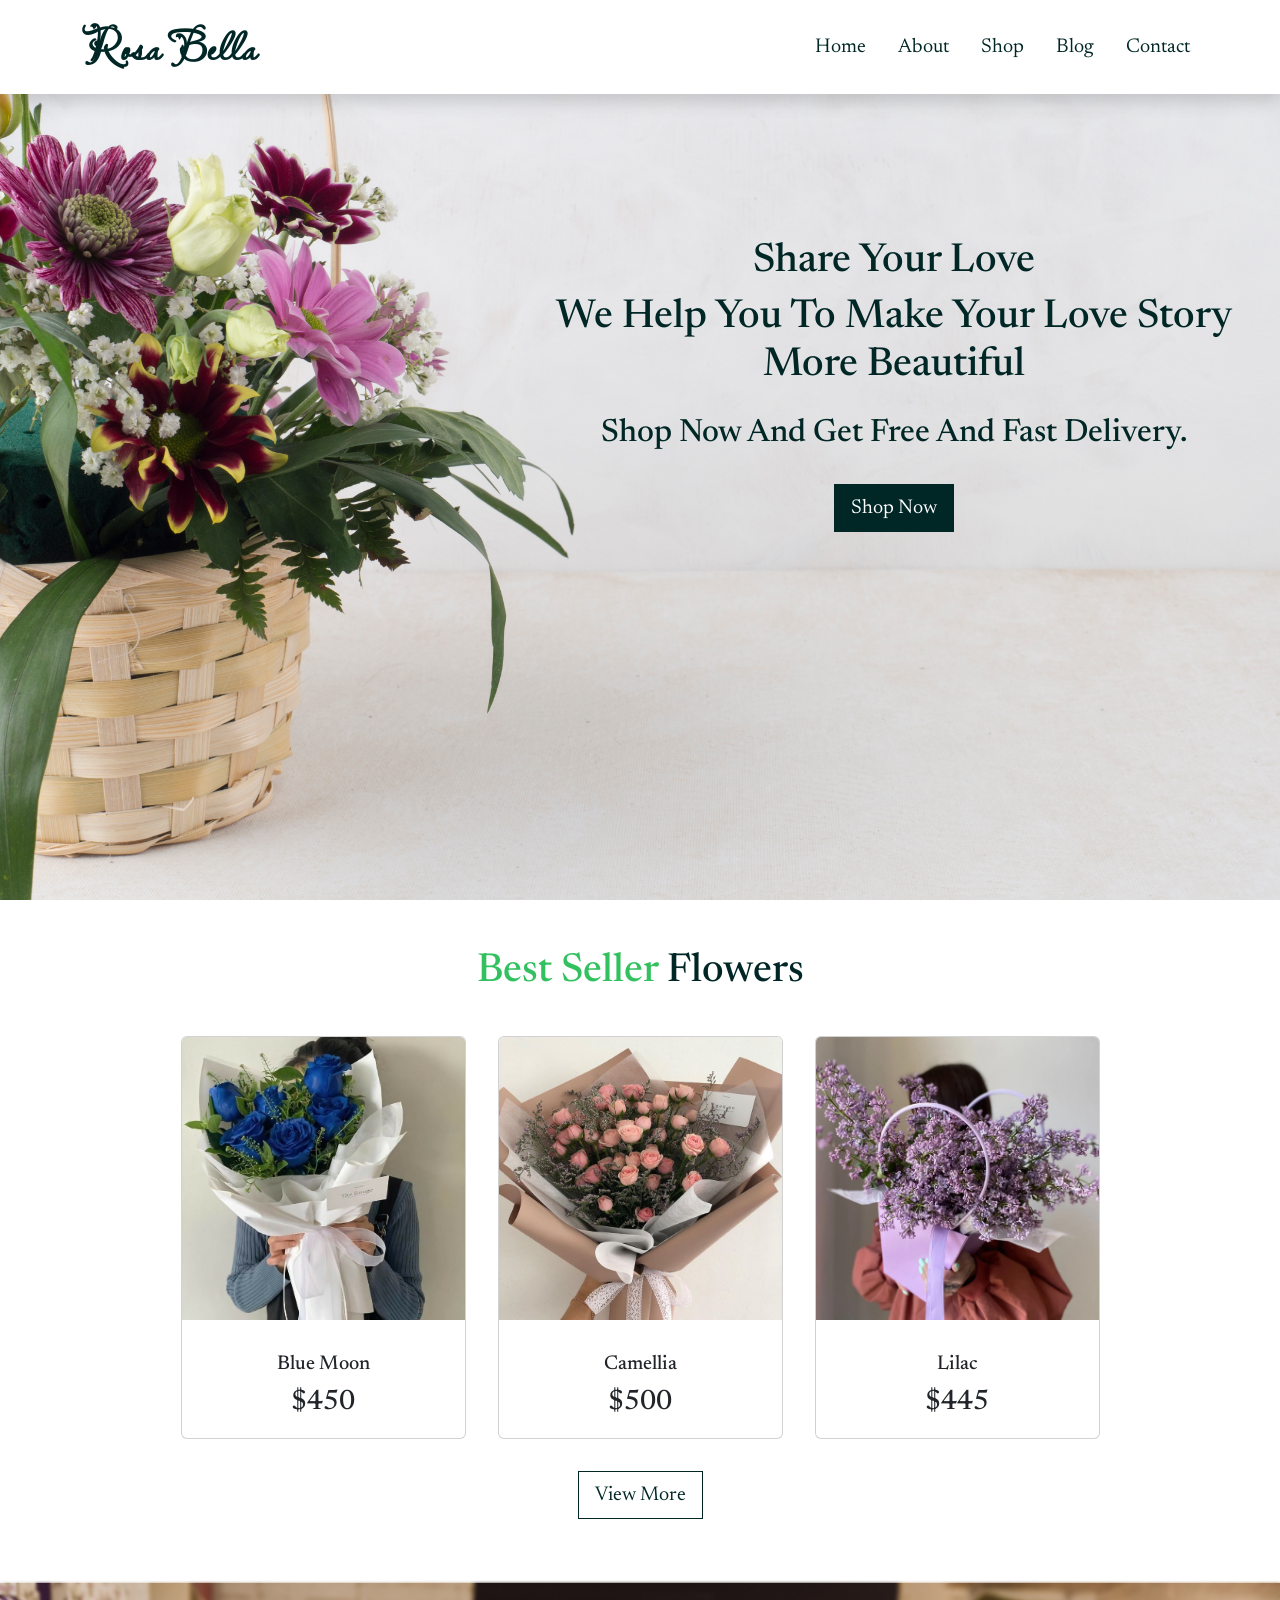
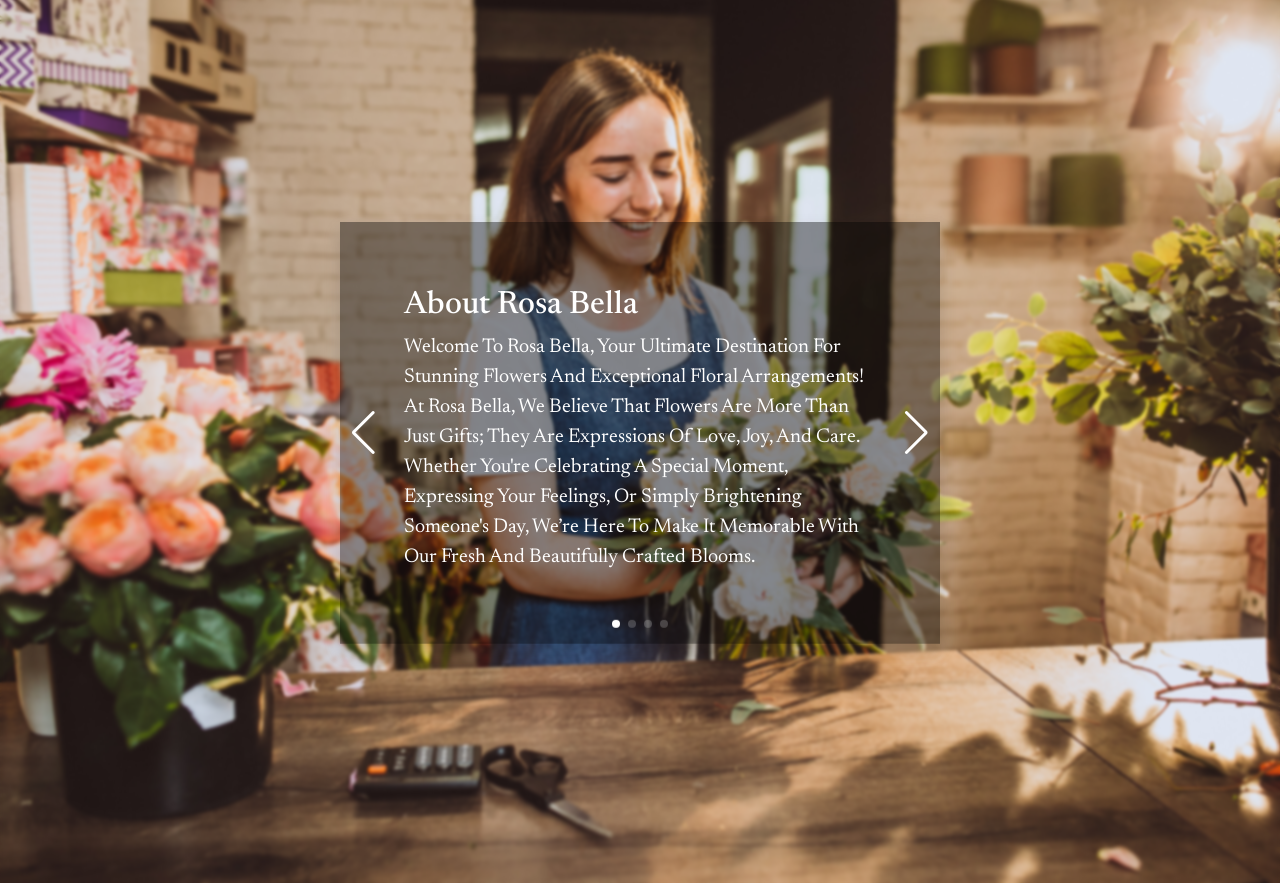
==== index.html @ 2ee7b9c2 "change home file name" ====
<!DOCTYPE html>
<html lang="en">
<head>
    <meta charset="UTF-8">
    <meta name="viewport" content="width=device-width, initial-scale=1.0">
    <link rel="preconnect" href="https://fonts.googleapis.com">
    <link rel="preconnect" href="https://fonts.gstatic.com" crossorigin>
    <link href="https://fonts.googleapis.com/css2?family=Markazi+Text:wght@400..700&family=Newsreader:ital,opsz,wght@0,6..72,200..800;1,6..72,200..800&display=swap" rel="stylesheet">
    <link href="https://cdnjs.cloudflare.com/ajax/libs/font-awesome/6.0.0/css/all.min.css" rel="stylesheet">
    <link href="https://fonts.googleapis.com/css2?family=Lavishly+Yours&display=swap" rel="stylesheet">
    <title>Home</title>
    <link rel="stylesheet" href="https://unpkg.com/swiper/swiper-bundle.min.css" />
    <script src="https://unpkg.com/swiper/swiper-bundle.min.js"></script>
    <link rel="stylesheet" href="https://cdnjs.cloudflare.com/ajax/libs/bootstrap/5.3.0/css/bootstrap.min.css">
    <script src="https://cdnjs.cloudflare.com/ajax/libs/bootstrap/5.3.0/js/bootstrap.bundle.min.js"></script>
    <link rel="stylesheet" href="style.css">
</head>
<body class="m-0 p-0">
  <header class="header bg">
    <nav class="navbar navbar-expand-lg navbar-light bg-white shadow">
      <div class="container">
        <a class="navbar-brand" href="home.html" style="font-family:Lavishly Yours, serif;font-weight: 600;font-size: 45px;">rosa bella</a>
        <button class="navbar-toggler" type="button" data-bs-toggle="collapse" data-bs-target="#navbarNav" aria-controls="navbarNav" aria-expanded="false" aria-label="Toggle navigation">
          <span class="navbar-toggler-icon"></span>
        </button>
        <div class="collapse navbar-collapse justify-content-end" id="navbarNav">
          <ul class="navbar-nav mb-2 mb-lg-0 gap-3">
            <li class="nav-item active fs-5">
              <a class="nav-link" href="home.html">Home</a>
            </li>
            <li class="nav-item fs-5">
              <a class="nav-link" href="home.html#about">about</a>
            </li>
            <li class="nav-item fs-5">
              <a class="nav-link" href="shop.html">shop</a>
            </li>
            <li class="nav-item fs-5">
              <a class="nav-link" href="blog.html">Blog</a>
            </li>
            <li class="nav-item fs-5">
              <a class="nav-link" href="contact.html">contact</a>
            </li>
          </ul>
        </div>
      </div>
    </nav>
    <div class="header-text d-flex flex-column align-items-end text-center mx-5 mt-5">
      <div class="mt-5 glass-bg">
        <h1 class="mb-2 mt-5">Share Your Love</h1>
        <h1 class="mb-4">We help you to make your love story <br>more beautiful</h1>
        <h2>Shop now and get free and fast delivery.</h2>
        <a class="btn text-white rounded-0 btn-lg m-4" href="shop.html">Shop Now</a>
      </div>
    </div>
  </header>
  <section class="best-flower position-relative text-center h-auto my-5">
    <div class="main-text "><h2 class="fs-1 my-4"><span>Best seller</span> flowers</h3></div>
    <div class="container">
      <div class="row justify-content-center">
        <div class="card col-lg-3 col-md-4 col-sm-6 col-12 text-center p-0 m-3">
          <div class="card-icon text-white position-absolute top-0 end-0 z-2">
            <i class="fa-regular fa-heart"></i>
          </div>
          <img src="imgs/Blue Moon Rose.jpg" class="card-img-top img-fluid " alt="...">
          <img src="imgs/Blue Moon Rose2.jpg" class="card-img-top img-fluid img-2" alt="">
          <div class="card-body">
            <h5 class="card-title mt-3">Blue Moon </h5>
            <div class="price position-relative">
              <h3 class="position-absolute top-50 start-50 translate-middle">$450</h3>
              <button href="#" class="btn text-white rounded-0"><i class="fa-solid fa-cart-shopping btn-icon mx-2"></i>add to cart</button>
            </div>
          </div>
        </div>
        <div class="card col-lg-3 col-md-4 col-sm-6 col-12 text-center p-0 m-3">
          <div class="card-icon text-white position-absolute top-0 end-0 z-2">
            <i class="fa-regular fa-heart"></i>
          </div>
          <img src="imgs/Camellia Rose.jpg" class="card-img-top img-fluid" alt="...">
          <img src="imgs/Camellia Rose2.jpg" class="card-img-top img-fluid img-2" alt="">
          <div class="card-body">
            <h5 class="card-title mt-3">Camellia</h5>
            <div class="price position-relative">
              <h3 class="position-absolute top-50 start-50 translate-middle">$500</h3>
              <button href="#" class="btn text-white rounded-0"><i class="fa-solid fa-cart-shopping btn-icon mx-2"></i>add to cart</button>
            </div>
          </div>
        </div>
        <div class="card col-lg-3 col-md-4 col-sm-6 col-12 text-center p-0 m-3">
          <div class="card-icon text-white position-absolute top-0 end-0 z-2">
            <i class="fa-regular fa-heart"></i>
          </div>
          <img src="imgs/Lilac.jpg" class="card-img-top img-fluid" alt="...">
          <img src="imgs/Lilac2.jpg" class="card-img-top img-fluid img-2" alt="...">
          <div class="card-body">
            <h5 class="card-title mt-3">Lilac</h5>
            <div class="price position-relative">
              <h3 class="position-absolute top-50 start-50 translate-middle">$445</h3>
              <button href="#" class="btn text-white rounded-0"><i class="fa-solid fa-cart-shopping btn-icon mx-2"></i>add to cart</button>
            </div>
          </div>
        </div>
      </div>
    </div>
    <div class="view-more d-flex justify-content-center mb-5 ">
      <a href="shop.html" class="btn btn-lg rounded-0 my-3">view more</a>
    </div>
  </section>
  <section class="about d-flex justify-content-center align-items-center" id="about">
    <div class="slider-container swiper shadow h-auto w-90 d-flex justify-content-center align-items-center position-absolute top-50 start-50 translate-middle z-2">
        <div class="swiper-wrapper d-flex">
            <div class="swiper-slide text-white w-100 h-a d-flex flex-column justify-content-center align-items-center">
                <div class="slider-content text-left p-3 m-5">
                    <h2 class="fs-2">About Rosa Bella</h2>
                    <p class="fs-5 my-2 lh-base">
                        Welcome to Rosa Bella, your ultimate destination for stunning flowers and exceptional floral arrangements!
                        At Rosa Bella, we believe that flowers are more than just gifts; they are expressions of love, joy, and care.
                        Whether you're celebrating a special moment, expressing your feelings, or simply brightening someone's day,
                        we’re here to make it memorable with our fresh and beautifully crafted blooms.
                    </p>
                </div>
            </div>
            <div class="swiper-slide text-white w-100 h-auto d-flex flex-column justify-content-center align-items-center">
                <div class="slider-content text-left p-3 m-5">
                    <h2 class="fs-2">What We Offer</h2>
                    <p class="fs-5 my-2 lh-base">
                        <strong>Fresh Flowers:</strong> Handpicked to ensure the highest quality and longest-lasting beauty.<br>
                        <strong>Custom Arrangements:</strong> Tailored designs that match your vision for any occasion.<br>
                        <strong>Delivery Service:</strong> Bringing your favorite flowers to your doorstep with care and punctuality.
                    </p>
                </div>
            </div>
            <div class="swiper-slide text-white w-100 h-auto d-flex flex-column justify-content-center align-items-center">
                <div class="slider-content text-left p-3 m-5">
                    <h2 class="fs-2">Our Mission</h2>
                    <p class="fs-5 my-2 lh-base">
                        To spread happiness and connect people through the timeless beauty of flowers.
                        At Rosa Bella, we are dedicated to providing exceptional service and unforgettable floral
                        experiences that leave a lasting impression.
                    </p>
                </div>
            </div>
            <div class="swiper-slide text-white w-100 h-auto d-flex flex-column justify-content-center align-items-center">
                <div class="slider-content text-left p-3 m-5">
                    <h2 class="fs-2">Why Choose Us?</h2>
                    <p class="fs-5 my-2 lh-base">
                        <strong>Sustainably Sourced:</strong> We partner with local growers to ensure freshness and sustainability.<br>
                        <strong>Attention to Detail:</strong> Every bouquet is crafted with precision and love.<br>
                        <strong>Affordable Elegance:</strong> Stunning designs that suit your style and budget.<br>
                        Explore our collection today and let Rosa Bella bring a touch of natural beauty to your life.
                    </p>
                </div>
            </div>
        </div>
        <div class="swiper-pagination"></div>
        <div class="swiper-button-next"></div>
        <div class="swiper-button-prev"></div>
    </div>
</section>
  <script src="script.js"></script>
</body>
</html>
---- style.css ----
* {
    font-family: "Newsreader", serif;
    font-optical-sizing: auto;
    font-style: normal;
    text-transform: capitalize;
}
:root{
    --primary-color: rgb(0, 39, 38);;
    --secondary-color:#33c160;
    --white-color:#ffff;
}
.bg {
    background-image: url(imgs/header-bg1.jpg);
    background-size: cover;
    height: 100vh;
}
.navbar .nav-link, .navbar .navbar-brand {
    color: var(--primary-color);
    transition: 0.3s;
}

.navbar .nav-link:hover {
    color: var(--secondary-color);
}
.header .btn {
    background-color: var(--primary-color);
    transition: 0.5s;
}

.header .btn:hover {
    background: var(--secondary-color);
}

.header-text {
    color: var(--primary-color);
    animation: grow 2s ;
}

@keyframes grow {
    from {
        opacity: 0.5;
        scale: 0.9;
    }
    to {
        opacity: 1;
        scale: 1;
    }
}

.header-text span {
    color: var(--secondary-color);
}
.best-flower .main-text{
    color: var(--primary-color);
}
.best-flower .main-text span {
    color: var(--secondary-color);
}

.best-flower .card .img-2 {
    position: absolute;
    opacity: 0;
    visibility: hidden;
    transition: 0.5s;
    z-index: 1;
}

.best-flower .card-icon {
    background: var(--primary-color);
    cursor: pointer;
    opacity: 0;
    visibility: hidden;
}

.best-flower .card-icon i {
    transition: 0.3s;
    padding: 10px;
}

.best-flower .card-icon i:hover {
    background: var(--secondary-color);
}
.best-flower .price h3 {
    opacity: 1;
    visibility: visible;
    transition: 0.5s;
}

.best-flower .card:hover .price h3 {
    opacity: 0;
    visibility: hidden;
}

.best-flower .card .btn {
    background: var(--primary-color);
    opacity: 0;
    visibility: hidden;
    transition: 0.3s;
}

.best-flower .card .btn:hover {
    background: var(--secondary-color);
}

.best-flower .card:hover .btn, .best-flower .card:hover .card-icon, .best-flower .card:hover .img-2 {
    opacity: 1;
    visibility: visible;
}

.best-flower .card:hover {
    border: 1px solid var(--primary-color);
}

.best-flower .view-more .btn {
    background: var(--white-color);
    border: 1px solid var(--primary-color);
    color: var(--primary-color);
    transition: 0.5s;
}

.best-flower .view-more .btn:hover {
    background: var(--primary-color);
    color: var(--white-color);
}

.about {
    background-image: url(imgs/about-bg.jpg);
    background-size: cover;
    background-position: center;
    height: 100vh;
    position: relative;
}

.about .slider-container {
    max-width: 600px;
}

.about::before {
    content: "";
    position: absolute;
    top: 0;
    left: 0;
    width: 100%;
    height: 100%;
    background-image: inherit;
    background-size: inherit;
    background-position: inherit;
    filter: blur(1.5px);
    z-index: 1;
}
.about .swiper-slide {
    background: rgba(0, 0, 0, 0.4);
}
.about .swiper-pagination-bullet {
    background-color: var(--white-color);
    color: rgba(255, 255, 255, 0.2);
}

.about .swiper-button-next, .swiper-button-prev {
    color: var(--white-color);
}

.swiper-button-next:hover, .swiper-button-prev:hover {
    color: var(--secondary-color);
}





.send-gift {
    background-color: #e9e6ed;
    height: 50vh;
    overflow: hidden;
}

.send-gift .img {
    animation: slideLeft 2s;
}

@keyframes slideLeft {
    from {
        transform: translateX(30%);
    }
}

.send-gift .text h2 {
    color: var(--primary-color);
    animation: slideUp 2s;
}

.send-gift .text span {
    color: var(--secondary-color);
}

.send-gift .text p {
    color: var(--primary-color);
    animation: slideUp 2s;
}

@keyframes slideUp {
    from {
        transform: translateY(50%);
    }
}
.filter .dropdown {
    color: var(--primary-color);
}

.filter .dropdown:hover, .filter .dropdown-item:hover {
    color: var(--secondary-color);
}
.our-products .card {
    transition: 0.5s;
}
.our-products .card .img-2 {
    position: absolute;
    opacity: 0;
    visibility: hidden;
    transition: 0.5s;
    z-index: 1;
}
.our-products .card-icon {
    background: var(--primary-color);
    cursor: pointer;
    opacity: 0;
    visibility: hidden;
}

.our-products .card-icon i {
    transition: 0.3s;
    padding: 10px;
}

.our-products .card-icon i:hover {
    background: var(--secondary-color);
}
.our-products .price h3 {
    opacity: 1;
    visibility: visible;
    transition: 0.5s;
}

.our-products .card:hover .price h3 {
    opacity: 0;
    visibility: hidden;
}

.our-products .card .btn {
    background: var(--primary-color);
    opacity: 0;
    visibility: hidden;
    transition: 0.3s;
}
.our-products .card .btn:hover {
    background: var(--secondary-color);
}

.our-products .card:hover .btn, .our-products .card:hover .card-icon, .our-products .card:hover .img-2 {
    opacity: 1;
    visibility: visible;
}

.our-products .card:hover {
    border: 1px solid var(--primary-color);
}
.our-products .swiper-pagination-bullet {
    width: 40px;
    height: auto;
    border-radius: 0;
    text-align: center;
    padding: 5px;
    opacity: 1;
    font-size: 20px;
    background: rgba(0, 0, 0, 0.2);
    color: var(--primary-color);
}
.our-products .swiper-pagination-bullet-active {
    color: var(--white-color);
    background: var(--secondary-color);
}

.cart {
    transition: 0.5s;
    transform: translateX(100%);
    width: 300px;
}
.cart.active {
    transform: translateX(0);
}
.cart h1 {
    color: var(--primary-color);
}
.checkOut div {
    background-color: var(--secondary-color);
    cursor: pointer;
}
.checkOut div:nth-child(2) {
    background-color: var(--primary-color);
    color:var(--white-color);
}
.listCard li {
    display: grid;
    grid-template-columns: 60px 1fr 1fr 80px;
    align-items: center;
    padding: 10px;
    border-bottom: 1px solid #ccc;
}
.listCard li img {
    width: 100%;
    height: auto;
}
.listCard li button {
    background-color: #33c160;
    border: none;
    padding: 5px 10px;
    color: white;
    cursor: pointer;
    border-radius: 5px;
    transition: 0.5s;
}
.listCard li button:hover {
    background-color: var(--primary-color);
}

.shopping i{
    cursor: pointer;
}
.shopping .quantity {
    background: #33c160;
    width: 20px;
    height: 20px;
    cursor: pointer;
}
@media (max-width: 768px) {
    .glass-bg {
        display: inline-block;
        background: rgba(255, 255, 255, 0.2);
        backdrop-filter: blur(8px);
        -webkit-backdrop-filter: blur(8px);
        padding: 10px;
        border-radius: 10px;
        transition: 0.5s;
    }
    .our-products .card{
        width: 80%;
    }
    .send-gift {
        height: auto;
        flex-direction: column;
        gap: 20px;
        text-align: center;
    }
    
    .cart {
        width: 100%;
    }
    .listCard li {
        grid-template-columns: 50px 1fr 1fr 60px;
    }
}



.book {
	width: 400px;
	height: 500px;
	position: relative;
	transition-duration: 1s;
	perspective: 1500;
    display: flex;
    align-items: center;
}
input {
	display: none;
}
.cover, .back-cover {
	background-image:url(imgs/slid2.jpg);
    background-position: center;
    background-size: cover;
	width: 100%;
	height: 100%;
	border-radius: 0 15px 15px 0;
	display: flex;
	align-items: center;
	justify-content: center;
	transform-origin: center left;
}
.cover {
	position: absolute;
	z-index: 100;
	transition: transform 1s;
}
.cover label {
	width: 100%;
	height: 100%;
	cursor: pointer;
}
.back-cover {
	position: relative;
	z-index: -1;
}
.page {
	position: absolute;
	background-color: white;
	width: 360px;
	height: 460px;
	border-radius: 0 15px 15px 0;
	transform-origin: left;
	transform-style: preserve-3d;
	transform: rotateY(0deg);
	transition-duration: 1.5s;
    background: #FFF0F5;
    color: #4A4A4A;
}
.page img {
	width: 100%;
	height: 100%;
    object-fit: cover;
	border-radius: 15px 0 0 15px;
}
.front-page {
	position: absolute;
	width: 100%;
	height: 100%;
	backface-visibility: hidden;
	box-sizing: border-box;
	padding: 1rem;
}
.front-page img{
    width: 30%;
    height: auto;
}
.back-page {
	transform: rotateY(180deg);
	position: absolute;
	width: 100%;
	height: 100%;
	backface-visibility: hidden;
	z-index: 99;
}
.next, .prev {
	position: absolute;
	bottom: 1em;
	cursor: pointer;
    color: #D63384;
}
.next {
	right: 1em;
}
.prev {
	left: 1em;
}
.prev {
	left: 1em;
}
#page1 {
	z-index: 5;
}
#page2 {
	z-index: 4;
}
#page3 {
	z-index: 3;
}
#page4 {
    z-index: 2;
}
#page5{
    z-index: 1;
}
#checkbox-cover:checked ~ .book {
	transform: translateX(200px);
}
#checkbox-cover:checked ~ .book .cover {
	transition: transform 1.5s, z-index 0.5s 0.5s;
	transform: rotateY(-180deg);
	z-index: 1;
}
#checkbox-cover:checked ~ .book .page {
	box-shadow: 0 0 3px rgb(99, 98, 98);
}
#checkbox-page1:checked ~ .book #page1 {
	transform: rotateY(-180deg);
	z-index: 2;
}
#checkbox-page2:checked ~ .book #page2 {
	transform: rotateY(-180deg);
	z-index: 3;
}
#checkbox-page3:checked ~ .book #page3 {
	transform: rotateY(-180deg);
	z-index: 4;
}
#checkbox-page4:checked ~ .book #page4 {
	transform: rotateY(-180deg);
	z-index: 5;
}
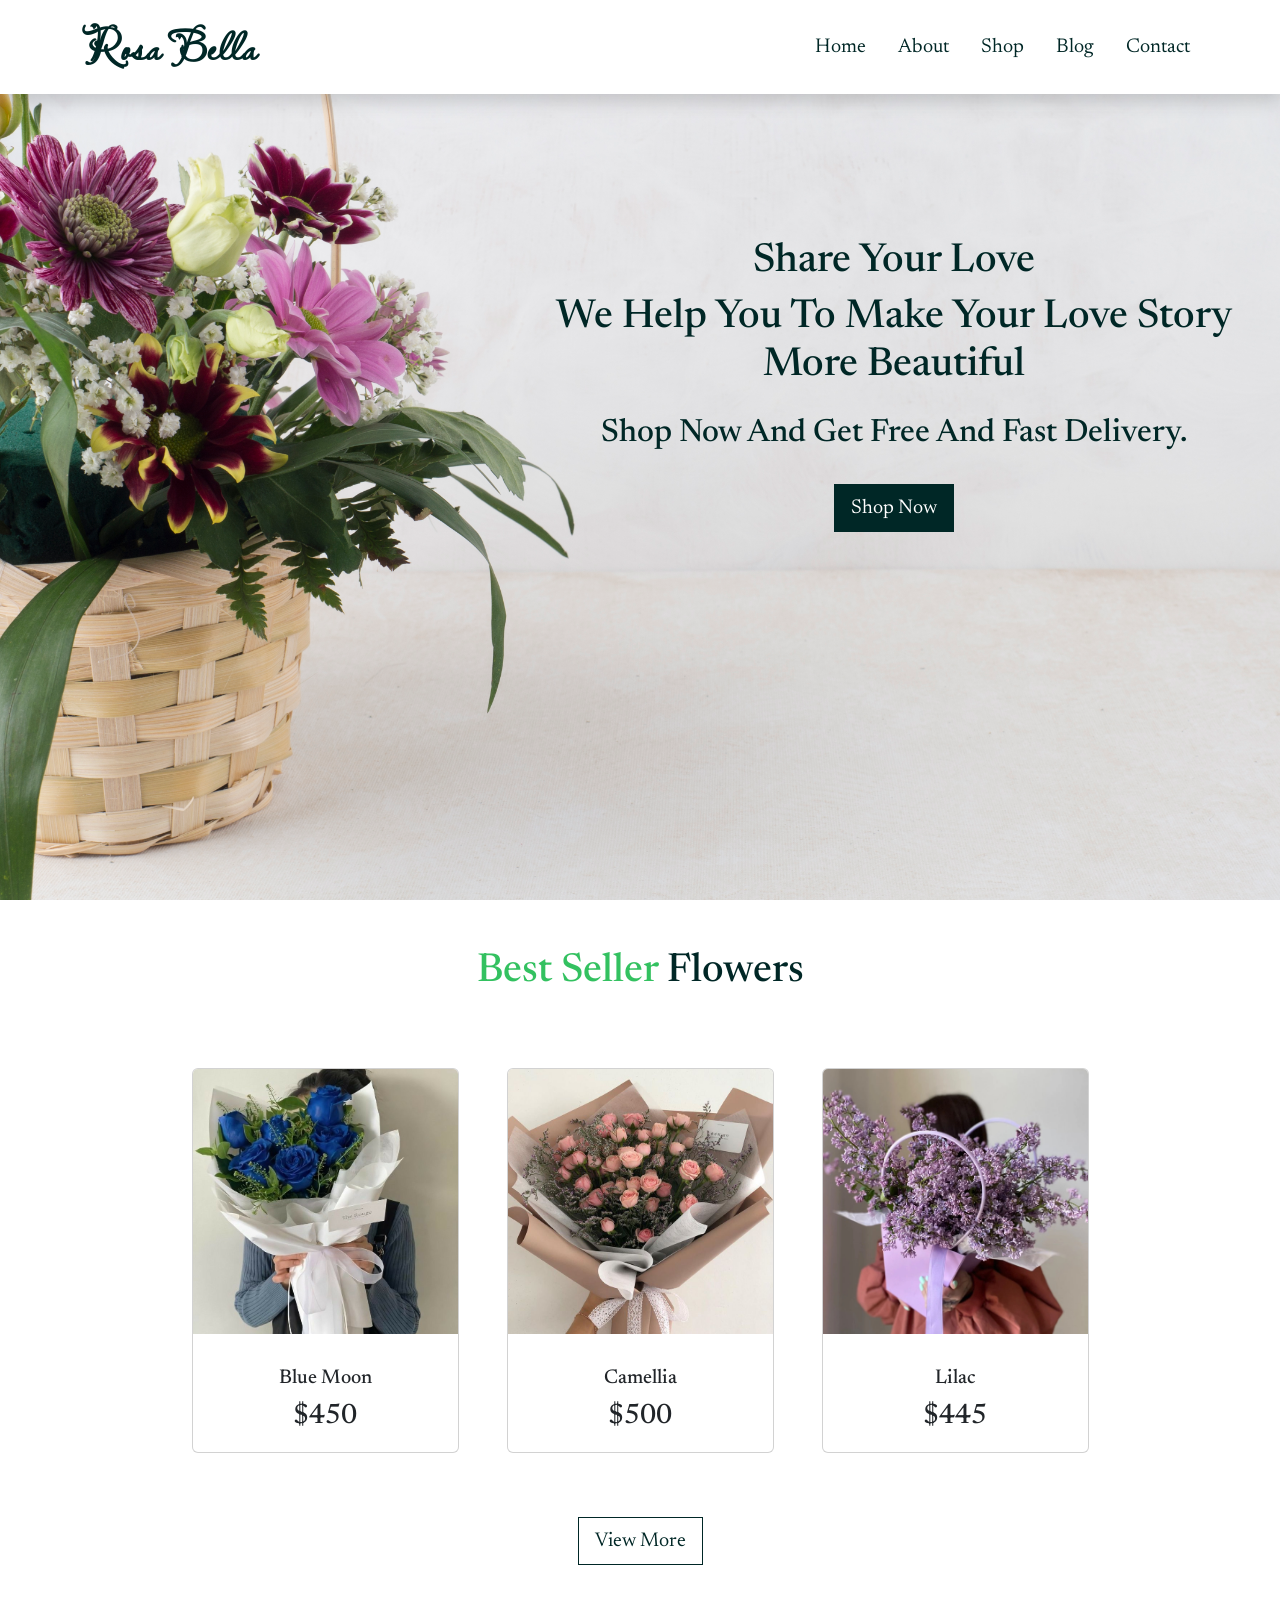
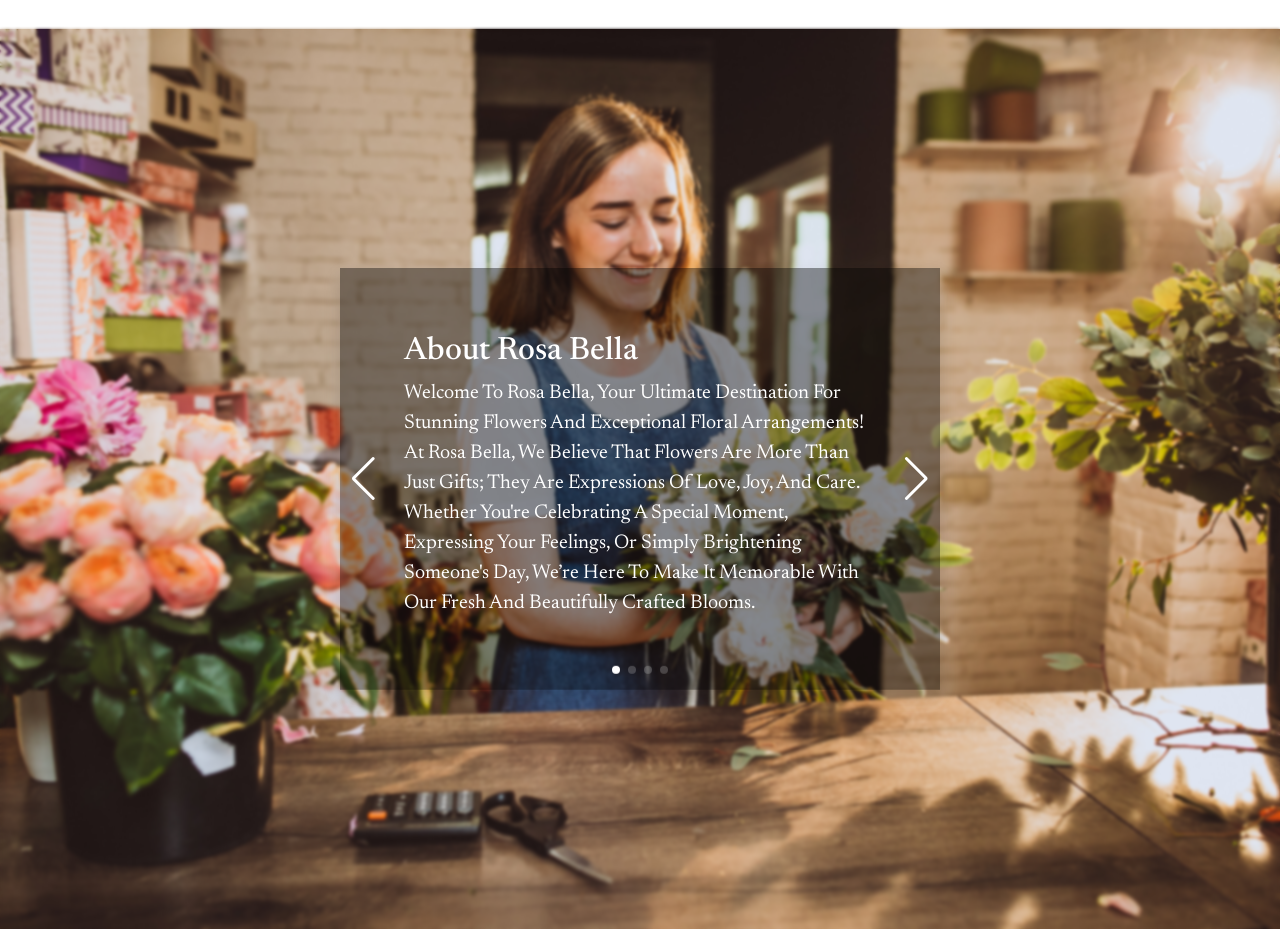
==== commit 2e6cad81: "responsive edit" ====
--- a/index.html
+++ b/index.html
@@ -26,10 +26,10 @@
         <div class="collapse navbar-collapse justify-content-end" id="navbarNav">
           <ul class="navbar-nav mb-2 mb-lg-0 gap-3">
             <li class="nav-item active fs-5">
-              <a class="nav-link" href="home.html">Home</a>
+              <a class="nav-link" href="index.html">Home</a>
             </li>
             <li class="nav-item fs-5">
-              <a class="nav-link" href="home.html#about">about</a>
+              <a class="nav-link" href="index.html#about">about</a>
             </li>
             <li class="nav-item fs-5">
               <a class="nav-link" href="shop.html">shop</a>
@@ -55,9 +55,9 @@
   </header>
   <section class="best-flower position-relative text-center h-auto my-5">
     <div class="main-text "><h2 class="fs-1 my-4"><span>Best seller</span> flowers</h3></div>
-    <div class="container">
-      <div class="row justify-content-center">
-        <div class="card col-lg-3 col-md-4 col-sm-6 col-12 text-center p-0 m-3">
+    <div class="container p-5 ">
+      <div class="row d-flex align-items-center justify-content-center gap-5">
+        <div class="card col-lg-3 col-md-6 col-sm-8 text-center p-0">
           <div class="card-icon text-white position-absolute top-0 end-0 z-2">
             <i class="fa-regular fa-heart"></i>
           </div>
@@ -71,7 +71,7 @@
             </div>
           </div>
         </div>
-        <div class="card col-lg-3 col-md-4 col-sm-6 col-12 text-center p-0 m-3">
+        <div class="card col-lg-3 col-md-6 col-sm-8 text-center p-0">
           <div class="card-icon text-white position-absolute top-0 end-0 z-2">
             <i class="fa-regular fa-heart"></i>
           </div>
@@ -85,7 +85,7 @@
             </div>
           </div>
         </div>
-        <div class="card col-lg-3 col-md-4 col-sm-6 col-12 text-center p-0 m-3">
+        <div class="card col-lg-3 col-md-6 col-sm-8 text-center p-0">
           <div class="card-icon text-white position-absolute top-0 end-0 z-2">
             <i class="fa-regular fa-heart"></i>
           </div>
@@ -105,11 +105,11 @@
       <a href="shop.html" class="btn btn-lg rounded-0 my-3">view more</a>
     </div>
   </section>
-  <section class="about d-flex justify-content-center align-items-center" id="about">
+  <section class="about d-flex justify-content-center align-items-center position-relative" id="about">
     <div class="slider-container swiper shadow h-auto w-90 d-flex justify-content-center align-items-center position-absolute top-50 start-50 translate-middle z-2">
         <div class="swiper-wrapper d-flex">
-            <div class="swiper-slide text-white w-100 h-a d-flex flex-column justify-content-center align-items-center">
-                <div class="slider-content text-left p-3 m-5">
+            <div class="swiper-slide text-white w-100 h-auto d-flex flex-column justify-content-center align-items-center p-5">
+                <div class="slider-content text-left p-3">
                     <h2 class="fs-2">About Rosa Bella</h2>
                     <p class="fs-5 my-2 lh-base">
                         Welcome to Rosa Bella, your ultimate destination for stunning flowers and exceptional floral arrangements!
@@ -119,8 +119,8 @@
                     </p>
                 </div>
             </div>
-            <div class="swiper-slide text-white w-100 h-auto d-flex flex-column justify-content-center align-items-center">
-                <div class="slider-content text-left p-3 m-5">
+            <div class="swiper-slide text-white w-100 h-auto d-flex flex-column justify-content-center align-items-center p-5">
+                <div class="slider-content text-left p-3">
                     <h2 class="fs-2">What We Offer</h2>
                     <p class="fs-5 my-2 lh-base">
                         <strong>Fresh Flowers:</strong> Handpicked to ensure the highest quality and longest-lasting beauty.<br>
@@ -129,8 +129,8 @@
                     </p>
                 </div>
             </div>
-            <div class="swiper-slide text-white w-100 h-auto d-flex flex-column justify-content-center align-items-center">
-                <div class="slider-content text-left p-3 m-5">
+            <div class="swiper-slide text-white w-100 h-auto d-flex flex-column justify-content-center align-items-center p-5">
+                <div class="slider-content text-left p-3">
                     <h2 class="fs-2">Our Mission</h2>
                     <p class="fs-5 my-2 lh-base">
                         To spread happiness and connect people through the timeless beauty of flowers.
@@ -139,8 +139,8 @@
                     </p>
                 </div>
             </div>
-            <div class="swiper-slide text-white w-100 h-auto d-flex flex-column justify-content-center align-items-center">
-                <div class="slider-content text-left p-3 m-5">
+            <div class="swiper-slide text-white w-100 h-auto d-flex flex-column justify-content-center align-items-center p-5">
+                <div class="slider-content text-left p-3">
                     <h2 class="fs-2">Why Choose Us?</h2>
                     <p class="fs-5 my-2 lh-base">
                         <strong>Sustainably Sourced:</strong> We partner with local growers to ensure freshness and sustainability.<br>
@@ -155,7 +155,7 @@
         <div class="swiper-button-next"></div>
         <div class="swiper-button-prev"></div>
     </div>
-</section>
+  </section>
   <script src="script.js"></script>
 </body>
 </html>
--- a/style.css
+++ b/style.css
@@ -128,7 +128,6 @@
     background-size: cover;
     background-position: center;
     height: 100vh;
-    position: relative;
 }
 
 .about .slider-container {
@@ -163,8 +162,10 @@
 .swiper-button-next:hover, .swiper-button-prev:hover {
     color: var(--secondary-color);
 }
-
-
+.slider-container {
+    width: 100%;
+    max-width: 800px; /* زيادة الحجم الأقصى */
+}
 
 
 
@@ -341,6 +342,14 @@
         padding: 10px;
         border-radius: 10px;
         transition: 0.5s;
+    }
+    .slider-container {
+        max-width: 90%; /* تكبير العرض على الشاشات الصغيرة */
+    }
+    
+    .swiper-slide {
+        padding: 15px;
+        font-size: 0.9rem; /* تصغير حجم النص */
     }
     .our-products .card{
         width: 80%;
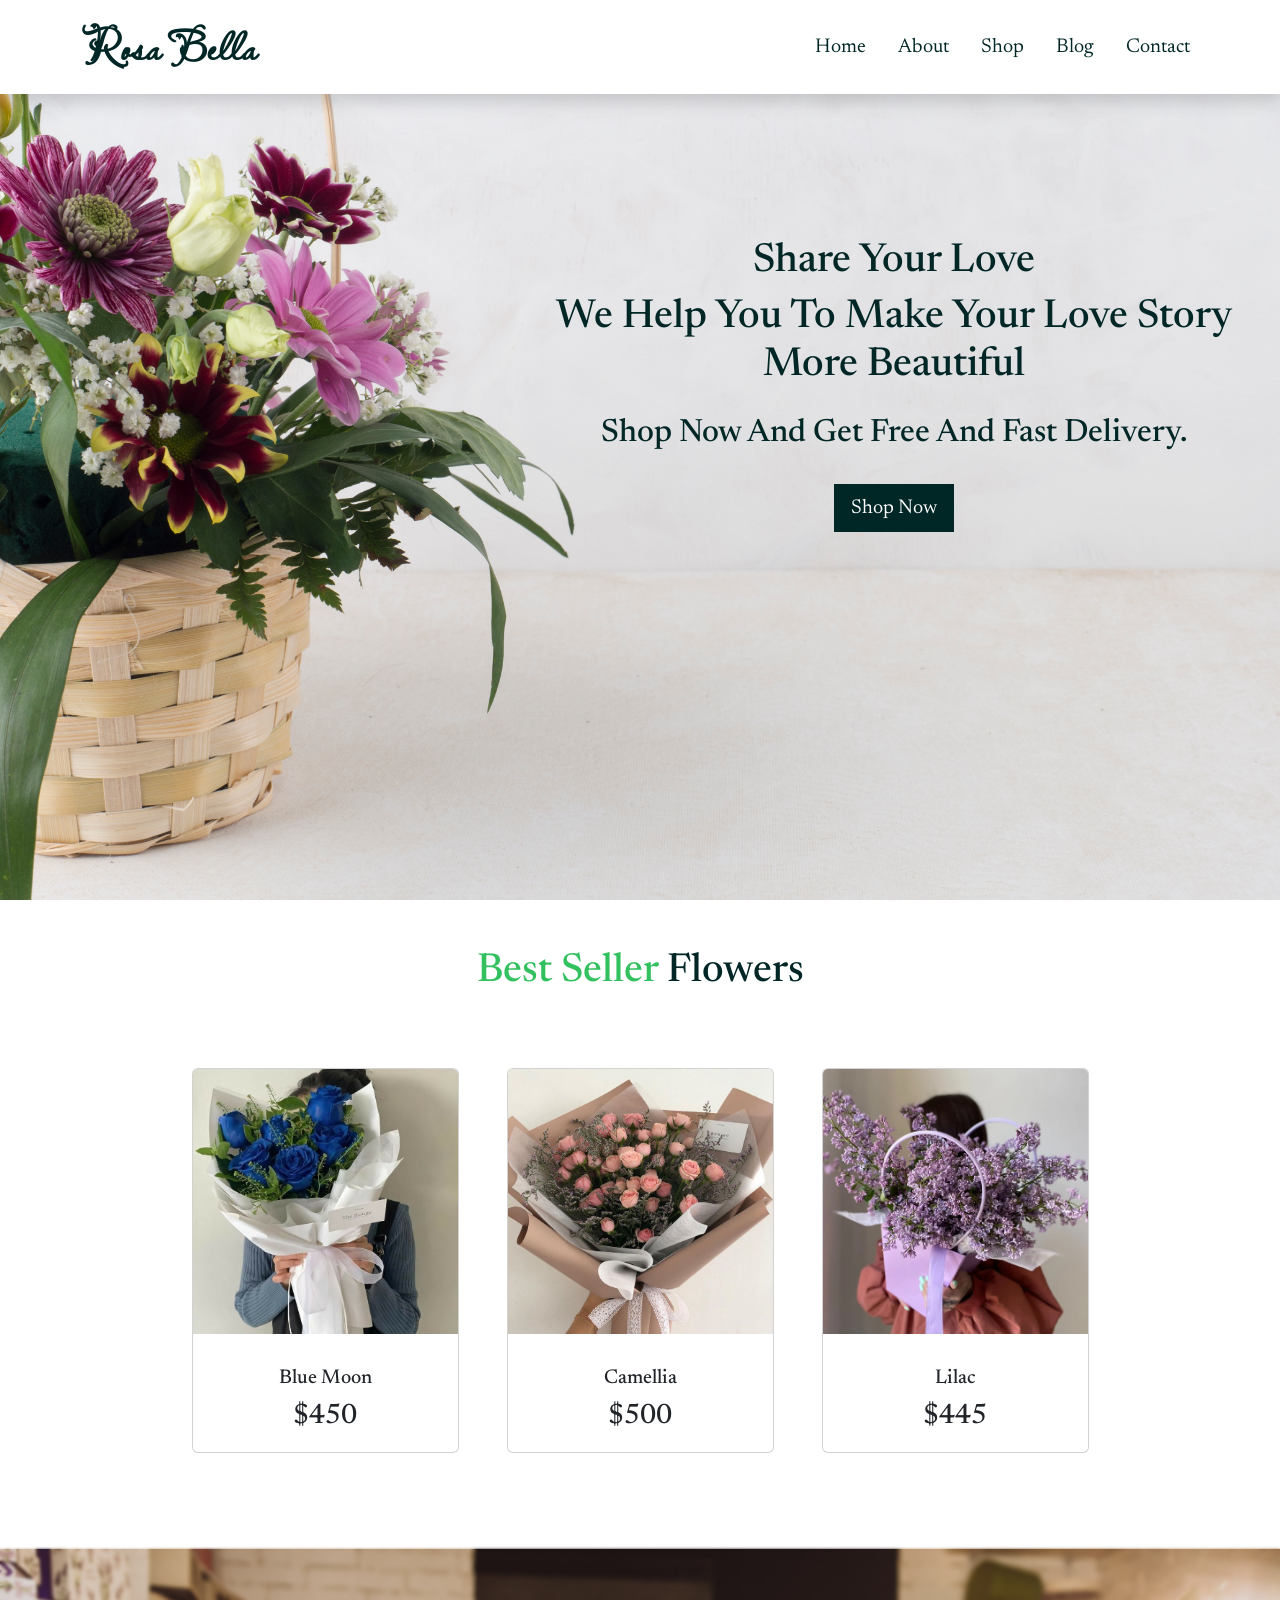
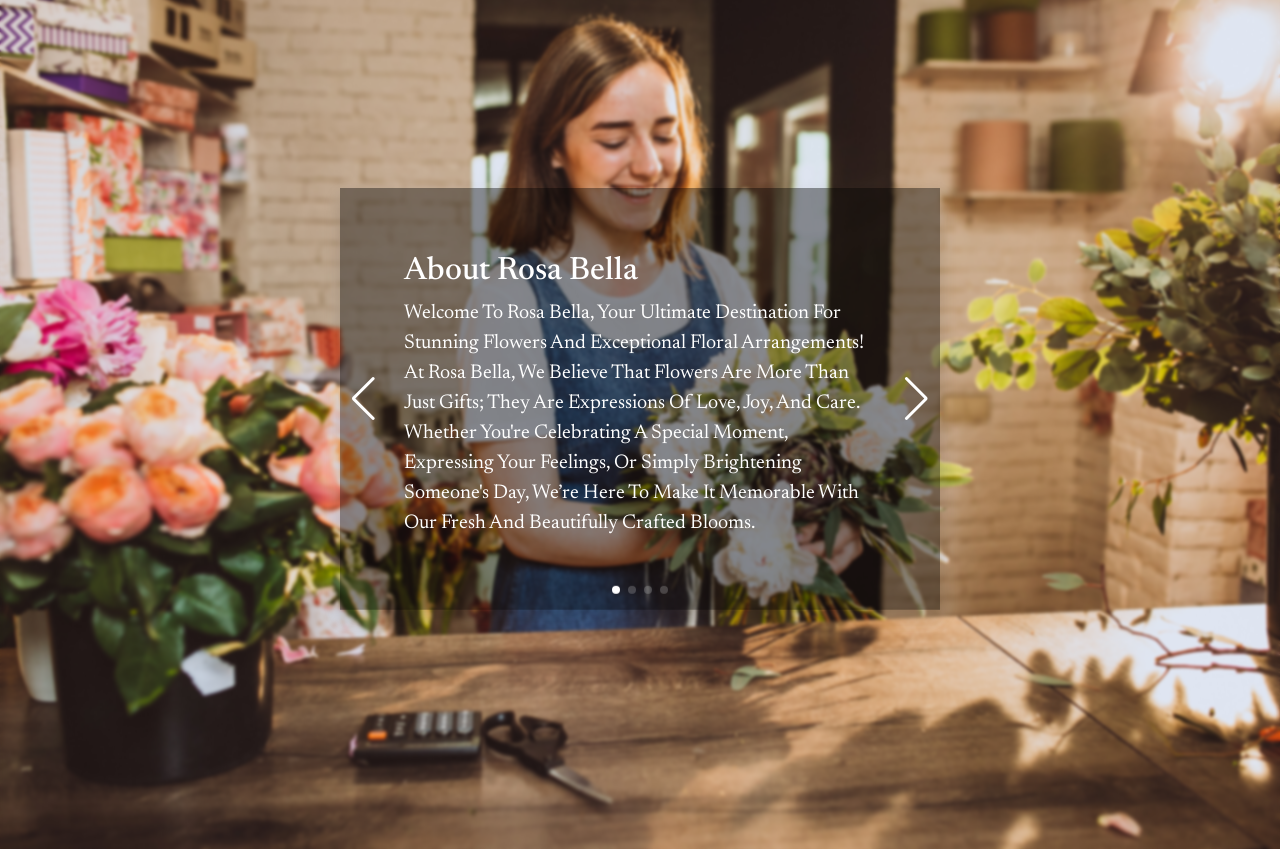
==== commit 763d095a: "blog-edits" ====
--- a/index.html
+++ b/index.html
@@ -67,7 +67,7 @@
             <h5 class="card-title mt-3">Blue Moon </h5>
             <div class="price position-relative">
               <h3 class="position-absolute top-50 start-50 translate-middle">$450</h3>
-              <button href="#" class="btn text-white rounded-0"><i class="fa-solid fa-cart-shopping btn-icon mx-2"></i>add to cart</button>
+              <a href="shop.html#products" class="btn text-white rounded-0"><i class="fa-solid fa-cart-shopping btn-icon mx-2"></i>view more</a>
             </div>
           </div>
         </div>
@@ -81,7 +81,7 @@
             <h5 class="card-title mt-3">Camellia</h5>
             <div class="price position-relative">
               <h3 class="position-absolute top-50 start-50 translate-middle">$500</h3>
-              <button href="#" class="btn text-white rounded-0"><i class="fa-solid fa-cart-shopping btn-icon mx-2"></i>add to cart</button>
+              <a href="shop.html#products" class="btn text-white rounded-0"><i class="fa-solid fa-cart-shopping btn-icon mx-2"></i>view more</a>
             </div>
           </div>
         </div>
@@ -95,18 +95,15 @@
             <h5 class="card-title mt-3">Lilac</h5>
             <div class="price position-relative">
               <h3 class="position-absolute top-50 start-50 translate-middle">$445</h3>
-              <button href="#" class="btn text-white rounded-0"><i class="fa-solid fa-cart-shopping btn-icon mx-2"></i>add to cart</button>
+              <a href="shop.html#products" class="btn text-white rounded-0"><i class="fa-solid fa-cart-shopping btn-icon mx-2"></i>view more</a>
             </div>
           </div>
         </div>
       </div>
     </div>
-    <div class="view-more d-flex justify-content-center mb-5 ">
-      <a href="shop.html" class="btn btn-lg rounded-0 my-3">view more</a>
-    </div>
   </section>
   <section class="about d-flex justify-content-center align-items-center position-relative" id="about">
-    <div class="slider-container swiper shadow h-auto w-90 d-flex justify-content-center align-items-center position-absolute top-50 start-50 translate-middle z-2">
+    <div class="slider-container swiper shadow h-auto w-100 d-flex justify-content-center align-items-center position-absolute top-50 start-50 translate-middle z-2">
         <div class="swiper-wrapper d-flex">
             <div class="swiper-slide text-white w-100 h-auto d-flex flex-column justify-content-center align-items-center p-5">
                 <div class="slider-content text-left p-3">
--- a/style.css
+++ b/style.css
@@ -5,7 +5,7 @@
     text-transform: capitalize;
 }
 :root{
-    --primary-color: rgb(0, 39, 38);;
+    --primary-color: rgb(0, 39, 38);
     --secondary-color:#33c160;
     --white-color:#ffff;
 }
@@ -163,8 +163,7 @@
     color: var(--secondary-color);
 }
 .slider-container {
-    width: 100%;
-    max-width: 800px; /* زيادة الحجم الأقصى */
+    max-width: 800px;
 }
 
 
@@ -328,7 +327,7 @@
     cursor: pointer;
 }
 .shopping .quantity {
-    background: #33c160;
+    background: var(--secondary-color);
     width: 20px;
     height: 20px;
     cursor: pointer;
@@ -344,21 +343,21 @@
         transition: 0.5s;
     }
     .slider-container {
-        max-width: 90%; /* تكبير العرض على الشاشات الصغيرة */
-    }
-    
-    .swiper-slide {
-        padding: 15px;
-        font-size: 0.9rem; /* تصغير حجم النص */
-    }
-    .our-products .card{
-        width: 80%;
+        max-width: 90%;
     }
     .send-gift {
         height: auto;
         flex-direction: column;
         gap: 20px;
         text-align: center;
+    }
+    
+    .swiper-slide {
+        padding: 15px;
+        font-size: 0.9rem;
+    }
+    .our-products .card{
+        width: 80%;
     }
     
     .cart {
@@ -460,22 +459,28 @@
 .prev {
 	left: 1em;
 }
-.prev {
-	left: 1em;
-}
 #page1 {
-	z-index: 5;
+	z-index: 8;
 }
 #page2 {
-	z-index: 4;
+	z-index: 7;
 }
 #page3 {
-	z-index: 3;
+	z-index: 6;
 }
 #page4 {
+    z-index: 5;
+}
+#page5 {
+    z-index: 4;
+}
+#page6 {
+    z-index: 3;
+}
+#page7 {
     z-index: 2;
 }
-#page5{
+#page8 {
     z-index: 1;
 }
 #checkbox-cover:checked ~ .book {
@@ -504,4 +509,31 @@
 #checkbox-page4:checked ~ .book #page4 {
 	transform: rotateY(-180deg);
 	z-index: 5;
+}
+#checkbox-page5:checked ~ .book #page5 {
+	transform: rotateY(-180deg);
+	z-index: 6;
+}
+#checkbox-page6:checked ~ .book #page6 {
+	transform: rotateY(-180deg);
+	z-index: 7;
+}
+#checkbox-page7:checked ~ .book #page7 {
+	transform: rotateY(-180deg);
+	z-index: 8;
+}
+
+
+form .btn {
+    background-color: var(--primary-color);
+    transition: 0.5s;
+}
+
+form .btn:hover {
+    background: var(--secondary-color);
+}
+
+.links a{
+    text-decoration: none;
+    color: var(--primary-color);
 }
